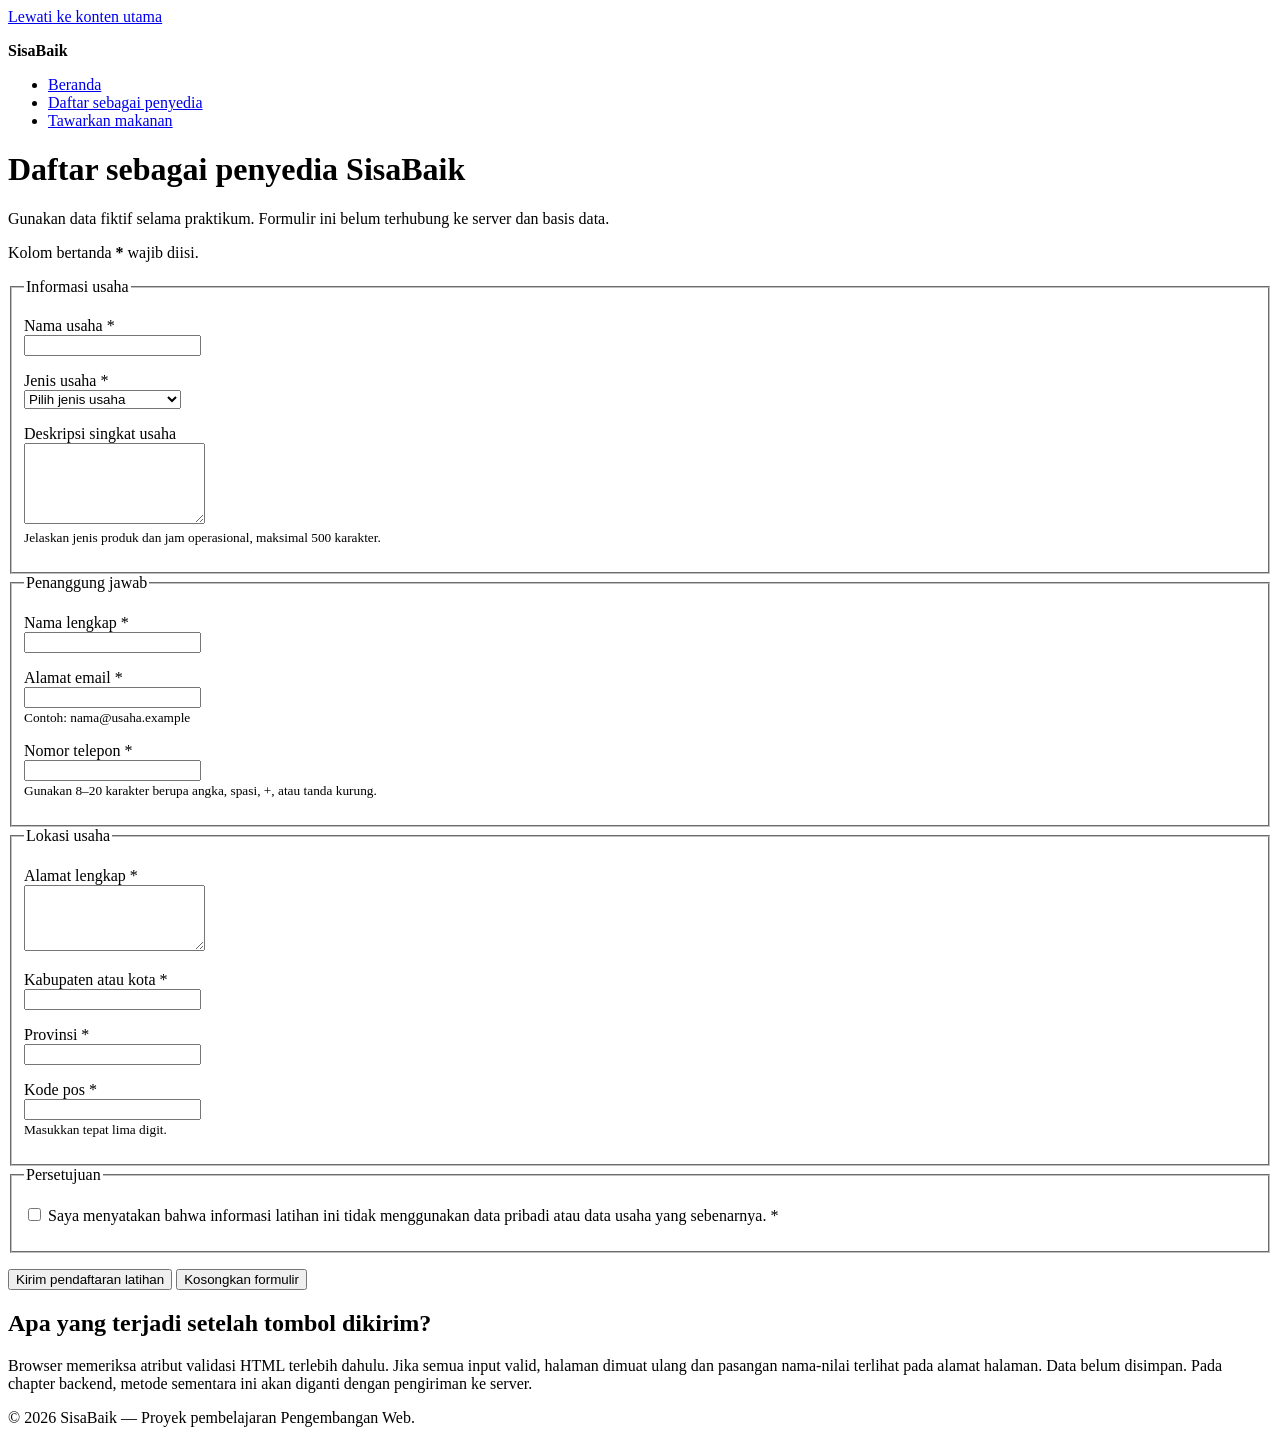
==== daftar-penyedia.html @ 49a0e742 "feat: add accessible provider registration form" ====
<!doctype html>
<html lang="id">
  <head>
  <meta charset="utf-8">
  <meta name="viewport" content="width=device-width, initial-scale=1">
  <meta
  name="description"
  content="Formulir prototipe untuk mendaftarkan usaha sebagai penyedia makanan di SisaBaik."
 >
  <title>Daftar Penyedia | SisaBaik</title>
  </head>
  <body>
  <a href="#konten-utama">Lewati ke konten utama</a>
  <header>
  <p><strong>SisaBaik</strong></p>
  <nav aria-label="Navigasi utama">
  <ul>
  <li><a href="index.html">Beranda</a></li>
  <li>
  <a href="daftar-penyedia.html" aria-current="page">
  Daftar sebagai penyedia
  </a>
  </li>
  <li><a href="tawarkan-makanan.html">Tawarkan makanan</a></li>
  </ul>
  </nav>
  </header>
  <main id="konten-utama" tabindex="-1">
  <h1>Daftar sebagai penyedia SisaBaik</h1>
  <p>
  Gunakan data fiktif selama praktikum. Formulir ini belum terhubung ke
   server dan basis data.
  </p>
  <p id="petunjuk-wajib">Kolom bertanda <strong>*</strong> wajib diisi.</p>
  <form
  action="daftar-penyedia.html"
  method="get"
  aria-describedby="petunjuk-wajib"
  >
  <fieldset>
  <legend>Informasi usaha</legend>
  <p>
  <label for="nama-usaha">Nama usaha *</label><br>
  <input
  type="text"
  id="nama-usaha"
  name="nama_usaha"
  autocomplete="organization"
  minlength="3"
  maxlength="100"
  required
  >
  </p>
  <p>
  <label for="jenis-usaha">Jenis usaha *</label><br>
  <select id="jenis-usaha" name="jenis_usaha" required>
  <option value="">Pilih jenis usaha</option>
  <option value="restoran">Restoran</option>
  <option value="toko-roti">Toko roti</option>
  <option value="katering">Katering</option>
  <option value="ritel">Toko ritel</option>
  

    <option value="hotel">Hotel atau penginapan</option>
  <option value="lainnya">Lainnya</option>
  </select>
  </p>
  <p>
  <label for="deskripsi-usaha">Deskripsi singkat usaha</label><br>
  <textarea
  id="deskripsi-usaha"
  name="deskripsi_usaha"
  rows="5"
  maxlength="500"
  aria-describedby="bantuan-deskripsi"
  ></textarea><br>
  <small id="bantuan-deskripsi">
  Jelaskan jenis produk dan jam operasional, maksimal 500 karakter.
  </small>
  </p>
  </fieldset>
  <fieldset>
  <legend>Penanggung jawab</legend>
  <p>
  <label for="nama-penanggung-jawab">Nama lengkap *</label><br>
  <input
  type="text"
  id="nama-penanggung-jawab"
  name="nama_penanggung_jawab"
  autocomplete="name"
  minlength="3"
  maxlength="100"
  required
    >
  </p>
  <p>
  <label for="email">Alamat email *</label><br>
  <input
  type="email"
  id="email"
  name="email"
  autocomplete="email"
  maxlength="254"
  aria-describedby="bantuan-email"
  required
  ><br>
  <small id="bantuan-email">Contoh: nama@usaha.example</small>
  </p>
  <p>
  <label for="telepon">Nomor telepon *</label><br>
  <input
  type="tel"
  id="telepon"
  name="telepon"
  autocomplete="tel"
  inputmode="tel"
  pattern="[0-9+() ]{8,20}"
  aria-describedby="bantuan-telepon"
  required
  ><br>
  <small id="bantuan-telepon">
  Gunakan 8–20 karakter berupa angka, spasi, +, atau tanda kurung.
  </small>
  </p>
    </fieldset>
  <fieldset>
  <legend>Lokasi usaha</legend>
  <p>
  <label for="alamat">Alamat lengkap *</label><br>
  <textarea
  id="alamat"
  name="alamat"
  rows="4"
  autocomplete="street-address"
  minlength="10"
  maxlength="250"
  required
  ></textarea>
  </p>
  <p>
  <label for="kota">Kabupaten atau kota *</label><br>
  <input
  type="text"
  id="kota"
  name="kota"
  autocomplete="address-level2"
  maxlength="100"
  required
  >
  </p>
  <p>
  <label for="provinsi">Provinsi *</label><br>
  <input
    type="text"
  id="provinsi"
  name="provinsi"
  autocomplete="address-level1"
  maxlength="100"
  required
  >
  </p>
  <p>
  <label for="kode-pos">Kode pos *</label><br>
  <input
  type="text"
  id="kode-pos"
  name="kode_pos"
  autocomplete="postal-code"
  inputmode="numeric"
  pattern="[0-9]{5}"
  aria-describedby="bantuan-kode-pos"
  required
  ><br>
  <small id="bantuan-kode-pos">Masukkan tepat lima digit.</small>
  </p>
  </fieldset>
  <fieldset>
  <legend>Persetujuan</legend>
  <p>
  <input
  type="checkbox"
  id="persetujuan"
  name="persetujuan"
  value="setuju"
    required
  >
  <label for="persetujuan">
  Saya menyatakan bahwa informasi latihan ini tidak menggunakan
  data pribadi atau data usaha yang sebenarnya. *
  </label>
  </p>
  </fieldset>
  <p>
  <button type="submit">Kirim pendaftaran latihan</button>
  <button type="reset">Kosongkan formulir</button>
  </p>
  </form>
  <section aria-labelledby="catatan-prototipe">
  <h2 id="catatan-prototipe">Apa yang terjadi setelah tombol dikirim?</h2>
  <p>
  Browser memeriksa atribut validasi HTML terlebih dahulu. Jika semua
  input valid, halaman dimuat ulang dan pasangan nama-nilai terlihat
  pada alamat halaman. Data belum disimpan. Pada chapter backend,
  metode sementara ini akan diganti dengan pengiriman ke server.
  </p>
  </section>
  </main>
  <footer>
  <p>&copy; 2026 SisaBaik — Proyek pembelajaran Pengembangan Web.</p>
  </footer>
  </body>
</html>
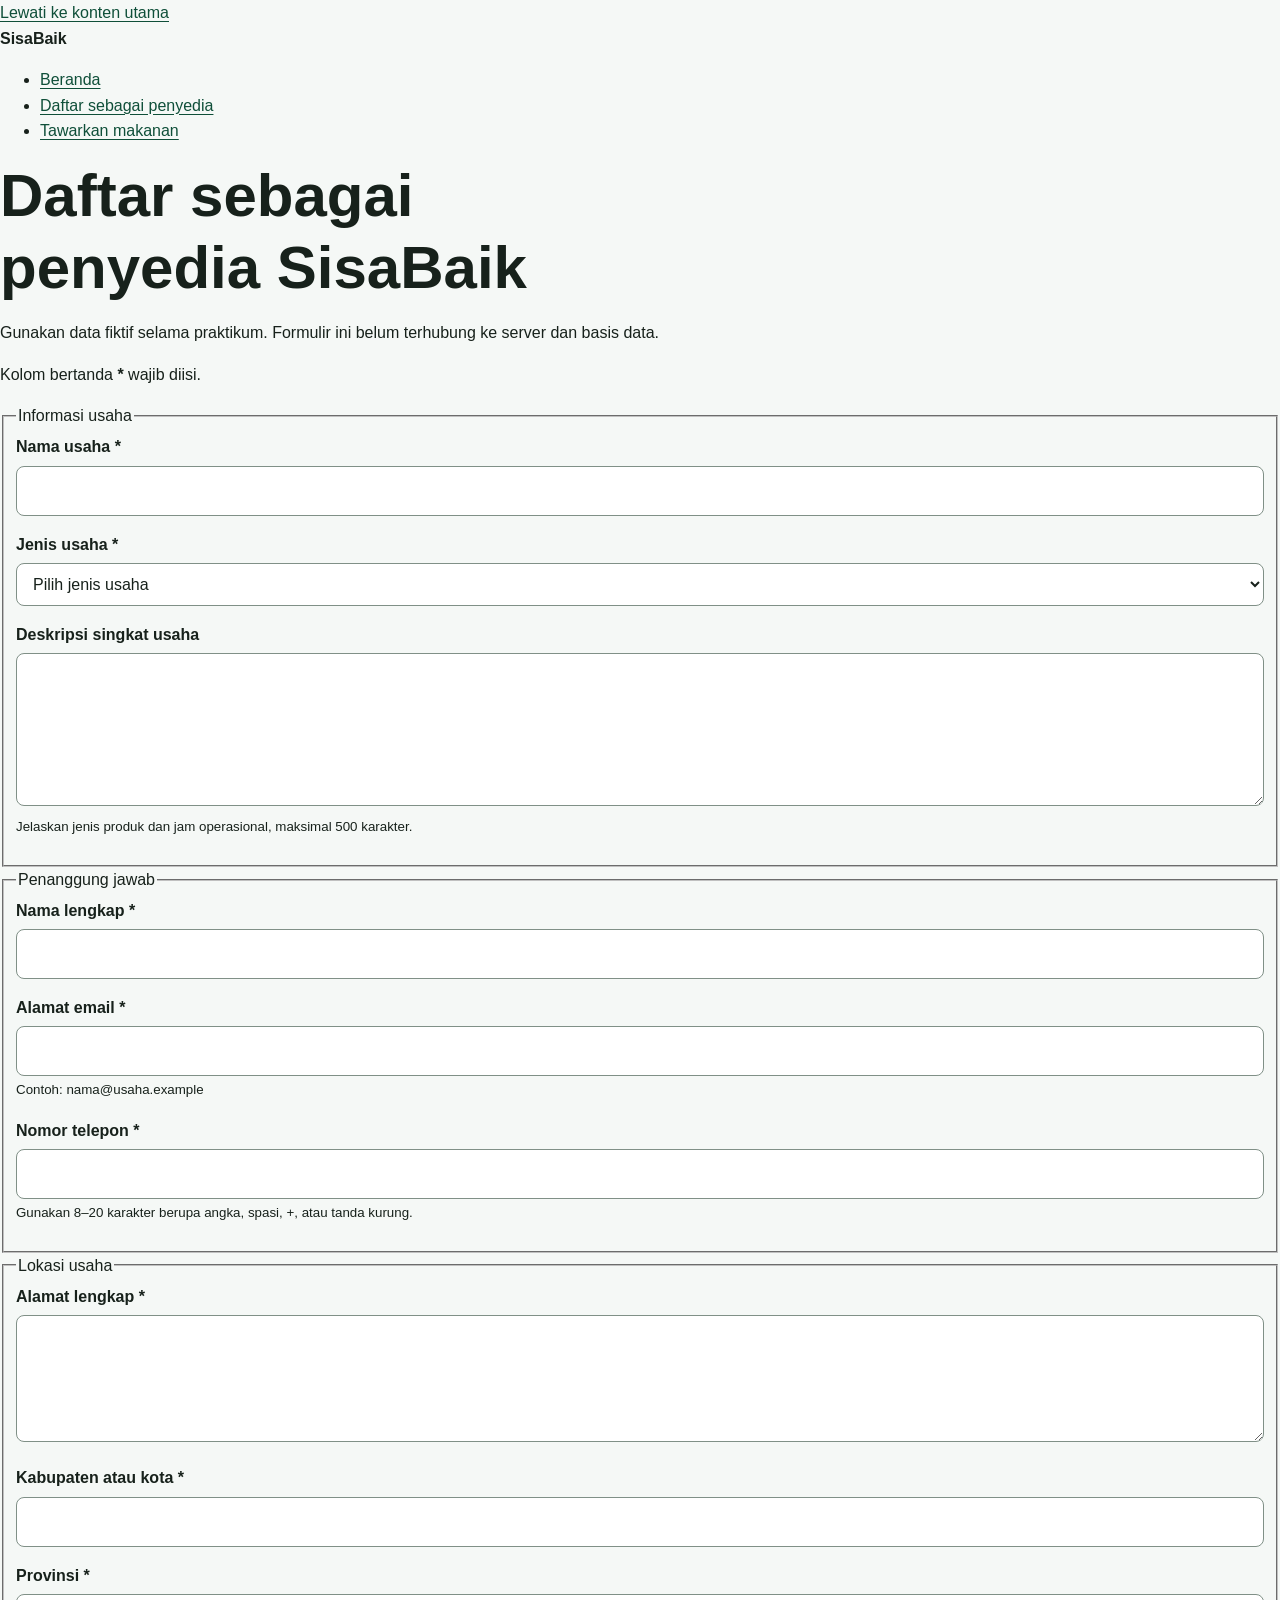
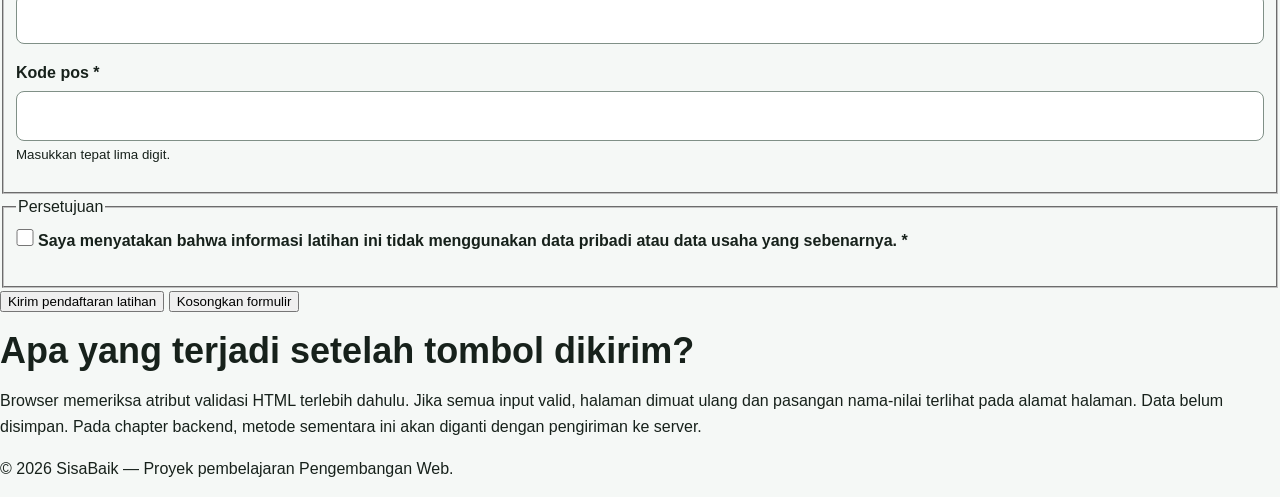
==== commit 11d1d61e: "feat: add responsive SisaBaik visual system" ====
--- a/daftar-penyedia.html
+++ b/daftar-penyedia.html
@@ -8,6 +8,7 @@
   content="Formulir prototipe untuk mendaftarkan usaha sebagai penyedia makanan di SisaBaik."
  >
   <title>Daftar Penyedia | SisaBaik</title>
+  <link rel="stylesheet" href="styles.css">
   </head>
   <body>
   <a href="#konten-utama">Lewati ke konten utama</a>
--- a/styles.css
+++ b/styles.css
@@ -0,0 +1,429 @@
+:root {
+  --color-primary: #176b4d;
+  --color-primary-dark: #0f4f39;
+  --color-primary-soft: #e8f5ef;
+  --color-accent: #f2b84b;
+  --color-text: #17211b;
+  --color-muted: #52615a;
+  --color-surface: #ffffff;
+  --color-background: #f5f8f6;
+  --color-border: #cbd8d1;
+  --color-danger: #a52a2a;
+  --shadow-card: 0 0.5rem 1.5rem rgb(23 33 27 / 10%);
+  --radius-small: 0.5rem;
+  --radius-medium: 0.9rem;
+  --radius-large: 1.4rem;
+  --content-width: 72rem;
+}
+
+*::before,
+*::after,
+* {
+  box-sizing: border-box;
+}
+
+html {
+  scroll-behavior: smooth;
+}
+
+body {
+  margin: 0;
+  background: var(--color-background);
+  color: var(--color-text);
+  font-family: Arial, Helvetica, sans-serif;
+  font-size: 1rem;
+  line-height: 1.6;
+}
+
+h1,
+h2,
+h3,
+p {
+  margin-block-start: 0;
+}
+
+h1,
+h2,
+h3 {
+  line-height: 1.2;
+}
+
+h1 {
+  max-width: 18ch;
+  margin-block-end: 1rem;
+  font-size: clamp(2rem, 7vw, 3.75rem);
+}
+
+h2 {
+  margin-block-end: 1rem;
+  font-size: clamp(1.5rem, 4vw, 2.25rem);
+}
+
+h3 {
+  margin-block-end: 0.6rem;
+  font-size: 1.2rem;
+}
+
+a {
+  color: var(--color-primary-dark);
+  text-underline-offset: 0.2em;
+}
+
+a:hover {
+  text-decoration-thickness: 0.18em;
+}
+
+:focus-visible {
+  outline: 0.2rem solid var(--color-accent);
+  outline-offset: 0.2rem;
+}
+
+.skip-link {
+  position: absolute;
+  inset-block-start: 0.5rem;
+  inset-inline-start: 0.5rem;
+  z-index: 100;
+  padding: 0.7rem 1rem;
+  border-radius: var(--radius-small);
+  background: var(--color-text);
+  color: var(--color-surface);
+  transform: translateY(-180%);
+}
+
+.skip-link:focus {
+  transform: translateY(0);
+}
+
+.container {
+  width: min(100% - 2rem, var(--content-width));
+  margin-inline: auto;
+}
+
+.site-header {
+  background: var(--color-surface);
+  border-block-end: 0.0625rem solid var(--color-border);
+}
+
+.header-layout {
+  display: flex;
+  flex-direction: column;
+  gap: 0.75rem;
+  padding-block: 1rem;
+}
+
+.brand {
+  margin: 0;
+  color: var(--color-primary-dark);
+  font-size: 1.4rem;
+  font-weight: 700;
+}
+
+.nav-list {
+  display: flex;
+  flex-wrap: wrap;
+  gap: 0.5rem 1rem;
+  margin: 0;
+  padding: 0;
+  list-style: none;
+}
+
+.nav-list a {
+  display: inline-block;
+  padding-block: 0.35rem;
+  font-weight: 700;
+}
+
+.nav-list a[aria-current="page"] {
+  color: var(--color-primary);
+  text-decoration-thickness: 0.2em;
+}
+
+.hero {
+  padding-block: clamp(3rem, 10vw, 7rem);
+  background: linear-gradient(135deg, rgb(232 245 239 / 95%), rgb(255 255 255 / 92%));
+}
+
+.hero-layout {
+  display: grid;
+  gap: 2rem;
+  align-items: center;
+}
+
+.eyebrow {
+  margin-block-end: 0.5rem;
+  color: var(--color-primary-dark);
+  font-weight: 700;
+  letter-spacing: 0.05em;
+  text-transform: uppercase;
+}
+
+.lead {
+  max-width: 62ch;
+  color: var(--color-muted);
+  font-size: 1.1rem;
+}
+
+.hero-panel {
+  padding: 1.5rem;
+  border: 0.0625rem solid var(--color-border);
+  border-radius: var(--radius-large);
+  background: var(--color-surface);
+  box-shadow: var(--shadow-card);
+}
+
+.hero-panel strong {
+  display: block;
+  color: var(--color-primary-dark);
+  font-size: 2rem;
+}
+
+.button-group,
+.form-actions {
+  display: flex;
+  flex-wrap: wrap;
+  gap: 0.75rem;
+  align-items: center;
+}
+
+.button {
+  display: inline-block;
+  padding: 0.75rem 1rem;
+  border: 0.125rem solid var(--color-primary);
+  border-radius: var(--radius-small);
+  background: var(--color-primary);
+  color: var(--color-surface);
+  font: inherit;
+  font-weight: 700;
+  line-height: 1.2;
+  text-decoration: none;
+  cursor: pointer;
+}
+
+.button:hover {
+  background: var(--color-primary-dark);
+  border-color: var(--color-primary-dark);
+}
+
+.button-secondary {
+  background: transparent;
+  color: var(--color-primary-dark);
+}
+
+.section {
+  padding-block: clamp(2.5rem, 7vw, 5rem);
+}
+
+.section-alt {
+  background: var(--color-surface);
+}
+
+.section-intro {
+  max-width: 65ch;
+  color: var(--color-muted);
+}
+
+.steps-grid,
+.benefit-grid,
+.offer-grid {
+  display: grid;
+  grid-template-columns: 1fr;
+  gap: 1rem;
+}
+
+.card {
+  padding: 1.25rem;
+  border: 0.0625rem solid var(--color-border);
+  border-radius: var(--radius-medium);
+  background: var(--color-surface);
+  box-shadow: var(--shadow-card);
+}
+
+.step-number {
+  display: inline-grid;
+  width: 2.25rem;
+  height: 2.25rem;
+  margin-block-end: 0.75rem;
+  place-items: center;
+  border-radius: 50%;
+  background: var(--color-primary-soft);
+  color: var(--color-primary-dark);
+  font-weight: 700;
+}
+
+.offer-card {
+  display: flex;
+  flex-direction: column;
+  overflow: hidden;
+  border: 0.0625rem solid var(--color-border);
+  border-radius: var(--radius-medium);
+  background: var(--color-surface);
+  box-shadow: var(--shadow-card);
+}
+
+.offer-card__visual {
+  min-height: 8rem;
+  background: linear-gradient(135deg, var(--color-primary), var(--color-primary-dark));
+}
+
+.offer-card__content {
+  display: flex;
+  flex: 1;
+  flex-direction: column;
+  padding: 1.25rem;
+}
+
+.offer-card__meta {
+  color: var(--color-muted);
+}
+
+.offer-card__price {
+  margin-block-start: auto;
+  font-size: 1.15rem;
+}
+
+.badge {
+  display: inline-block;
+  width: fit-content;
+  margin-block-end: 0.75rem;
+  padding: 0.25rem 0.6rem;
+  border-radius: 999px;
+  background: var(--color-primary-soft);
+  color: var(--color-primary-dark);
+  font-size: 0.85rem;
+  font-weight: 700;
+}
+
+.notice {
+  padding: 1rem;
+  border-inline-start: 0.3rem solid var(--color-primary);
+  border-radius: var(--radius-small);
+  background: var(--color-primary-soft);
+}
+
+.page-heading {
+  padding-block: clamp(2.5rem, 7vw, 5rem) 2rem;
+}
+
+.form-card {
+  max-width: 56rem;
+  margin-block-end: 3rem;
+  padding: clamp(1rem, 4vw, 2rem);
+  border: 0.0625rem solid var(--color-border);
+  border-radius: var(--radius-large);
+  background: var(--color-surface);
+  box-shadow: var(--shadow-card);
+}
+
+.form-section {
+  margin: 0 0 1.5rem;
+  padding: 1.25rem;
+  border: 0.0625rem solid var(--color-border);
+  border-radius: var(--radius-medium);
+}
+
+.form-section legend {
+  padding-inline: 0.4rem;
+  color: var(--color-primary-dark);
+  font-size: 1.1rem;
+  font-weight: 700;
+}
+
+label {
+  display: inline-block;
+  margin-block-end: 0.35rem;
+  font-weight: 700;
+}
+
+input,
+select,
+textarea {
+  width: 100%;
+  padding: 0.7rem 0.75rem;
+  border: 0.0625rem solid #809087;
+  border-radius: var(--radius-small);
+  background: var(--color-surface);
+  color: var(--color-text);
+  font: inherit;
+}
+
+textarea {
+  resize: vertical;
+}
+
+input:focus,
+select:focus,
+textarea:focus {
+  border-color: var(--color-primary-dark);
+}
+
+input[type="checkbox"],
+input[type="radio"] {
+  width: 1.1rem;
+  height: 1.1rem;
+  margin: 0.2rem 0 0;
+  accent-color: var(--color-primary);
+}
+
+.required-note {
+  color: var(--color-muted);
+}
+
+.site-footer {
+  padding-block: 2rem;
+  background: var(--color-primary-dark);
+  color: var(--color-surface);
+}
+
+.site-footer a {
+  color: var(--color-surface);
+}
+
+.footer-layout {
+  display: flex;
+  flex-direction: column;
+  gap: 0.5rem;
+}
+
+.footer-layout p,
+.footer-layout address {
+  margin: 0;
+}
+
+@media (min-width: 48rem) {
+  .header-layout {
+    flex-direction: row;
+    justify-content: space-between;
+    align-items: center;
+  }
+
+  .hero-layout {
+    grid-template-columns: minmax(0, 1.5fr) minmax(15rem, 0.7fr);
+  }
+
+  .steps-grid,
+  .benefit-grid {
+    grid-template-columns: repeat(3, minmax(0, 1fr));
+  }
+
+  .offer-grid {
+    grid-template-columns: repeat(2, minmax(0, 1fr));
+  }
+
+  .footer-layout {
+    flex-direction: row;
+    justify-content: space-between;
+    align-items: center;
+  }
+}
+
+@media (min-width: 68rem) {
+  .offer-grid {
+    grid-template-columns: repeat(3, minmax(0, 1fr));
+  }
+}
+
+@media (prefers-reduced-motion: reduce) {
+  html {
+    scroll-behavior: auto;
+  }
+}
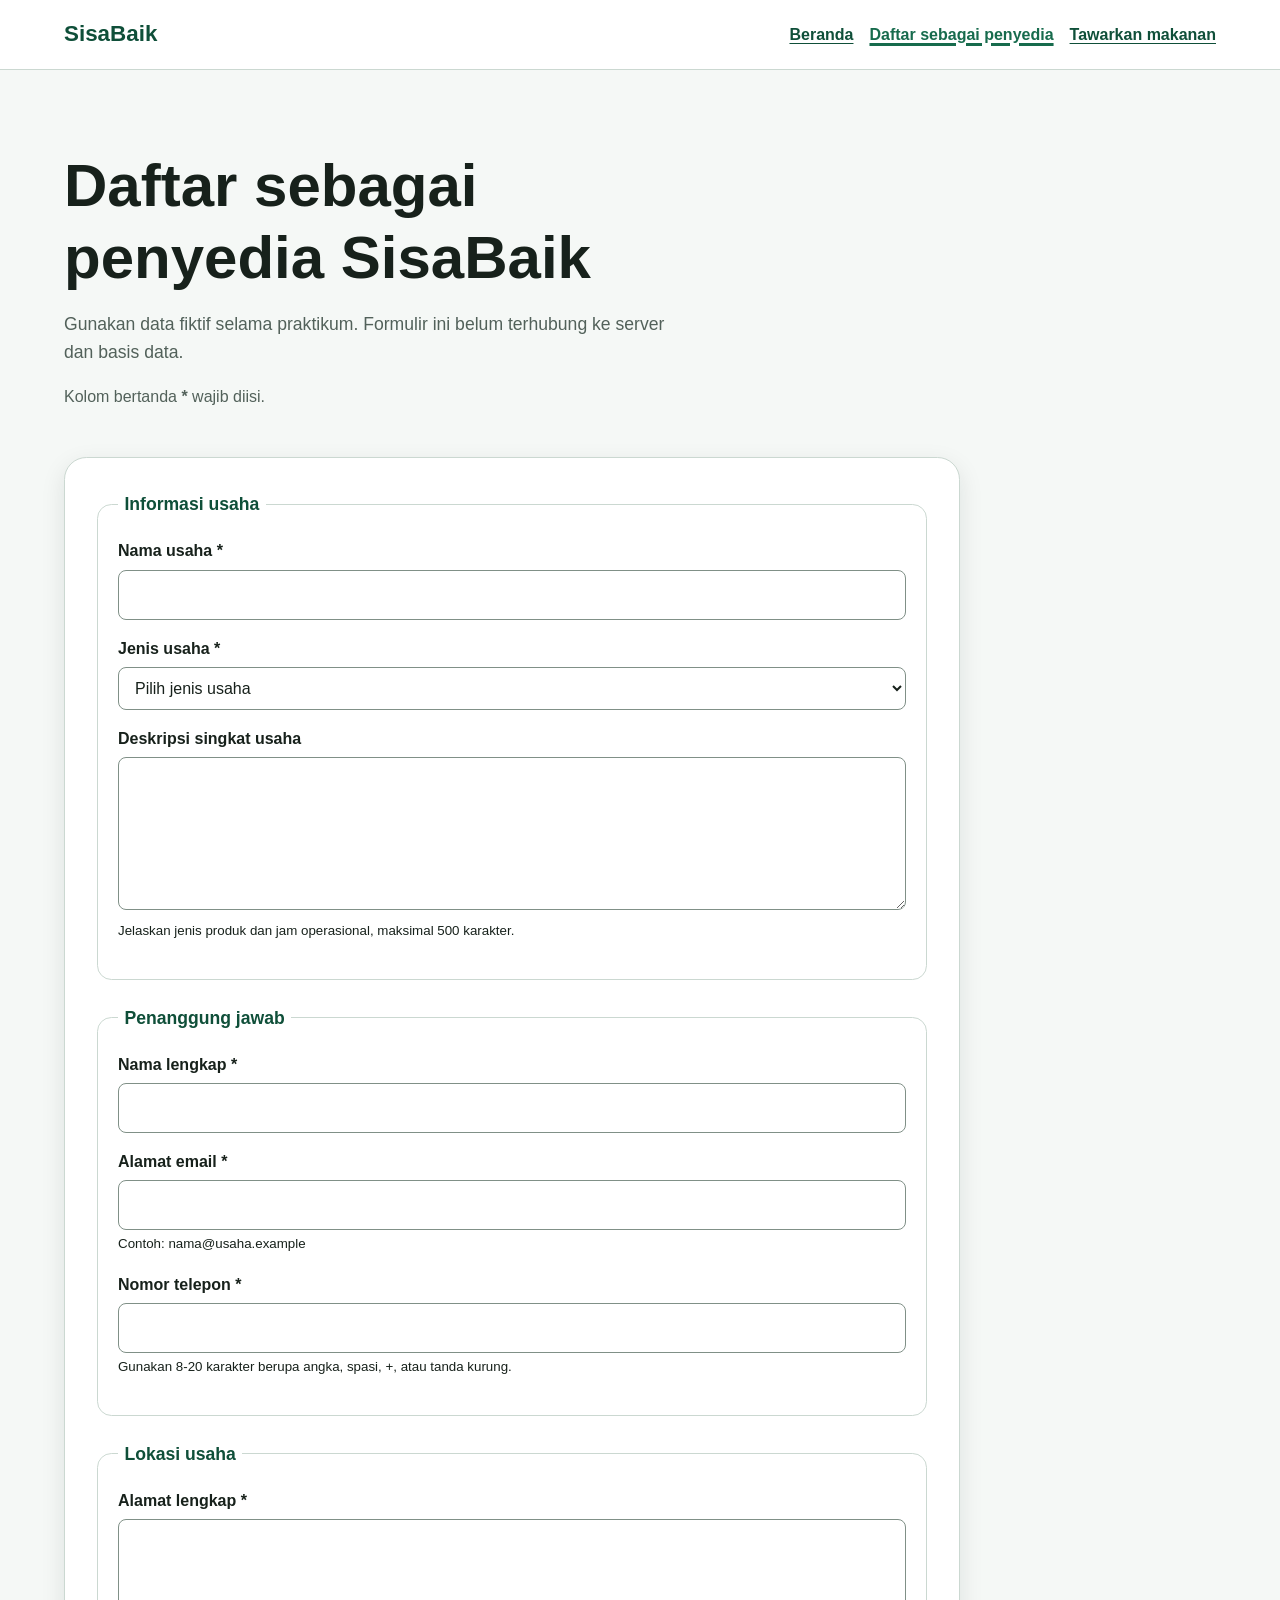
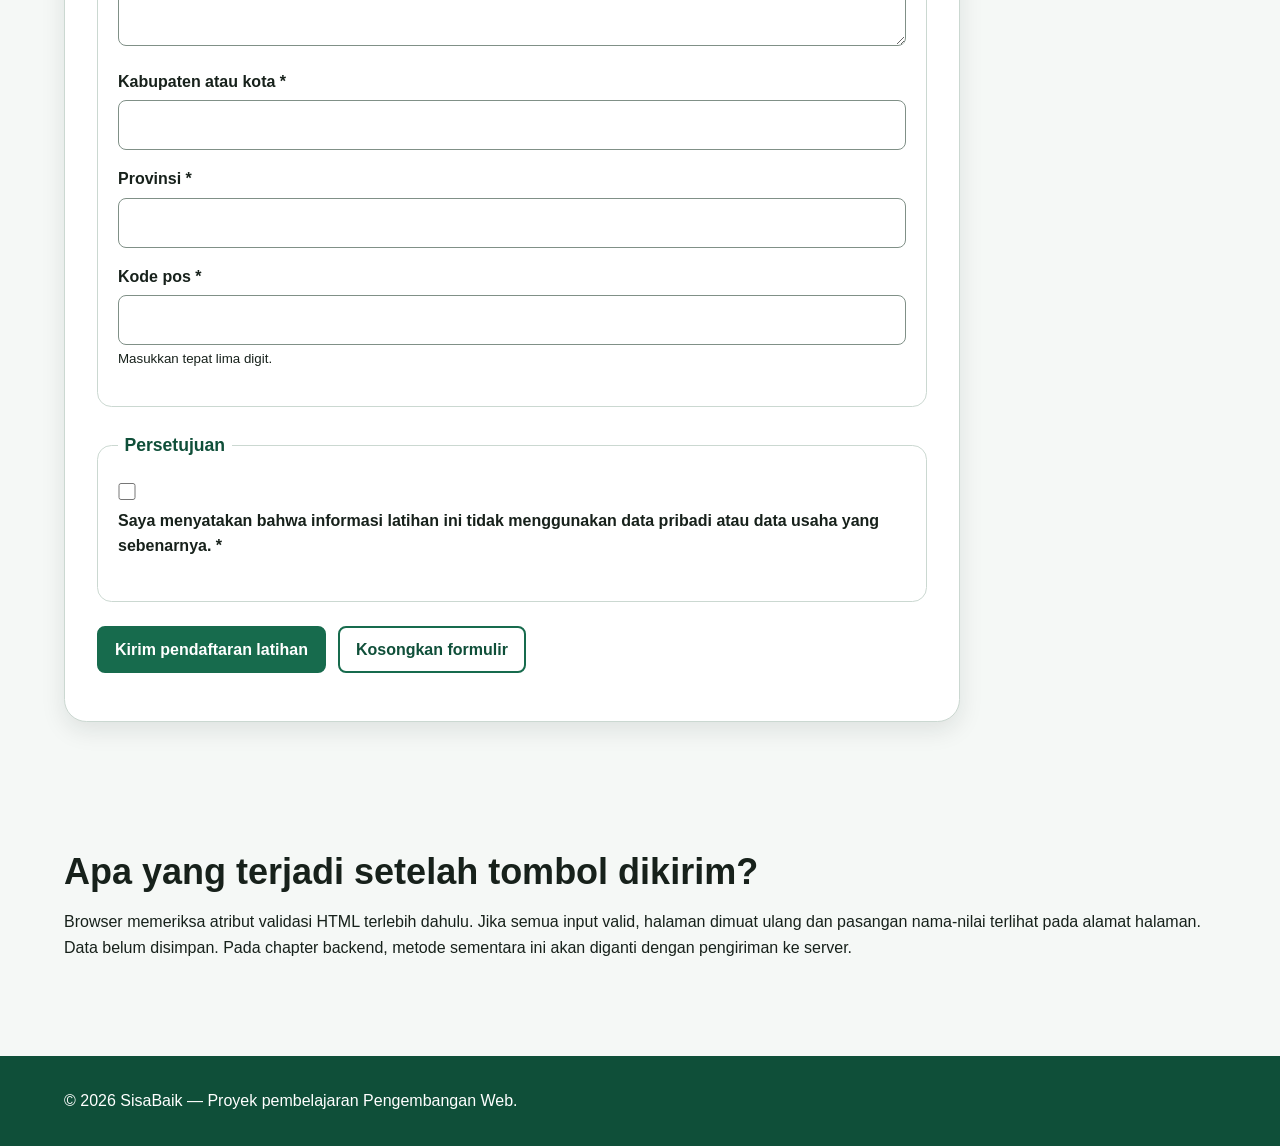
==== commit 4e9b64a8: "style: apply responsive layout to SisaBaik pages" ====
--- a/daftar-penyedia.html
+++ b/daftar-penyedia.html
@@ -1,213 +1,124 @@
 <!doctype html>
 <html lang="id">
-  <head>
+<head>
   <meta charset="utf-8">
   <meta name="viewport" content="width=device-width, initial-scale=1">
-  <meta
-  name="description"
-  content="Formulir prototipe untuk mendaftarkan usaha sebagai penyedia makanan di SisaBaik."
- >
+  <meta name="description" content="Formulir prototipe untuk mendaftarkan usaha sebagai penyedia makanan di SisaBaik.">
   <title>Daftar Penyedia | SisaBaik</title>
   <link rel="stylesheet" href="styles.css">
-  </head>
-  <body>
-  <a href="#konten-utama">Lewati ke konten utama</a>
-  <header>
-  <p><strong>SisaBaik</strong></p>
-  <nav aria-label="Navigasi utama">
-  <ul>
-  <li><a href="index.html">Beranda</a></li>
-  <li>
-  <a href="daftar-penyedia.html" aria-current="page">
-  Daftar sebagai penyedia
-  </a>
-  </li>
-  <li><a href="tawarkan-makanan.html">Tawarkan makanan</a></li>
-  </ul>
-  </nav>
+</head>
+<body>
+  <a class="skip-link" href="#konten-utama">Lewati ke konten utama</a>
+
+  <header class="site-header">
+    <div class="container header-layout">
+      <p class="brand">SisaBaik</p>
+      <nav aria-label="Navigasi utama">
+        <ul class="nav-list">
+          <li><a href="index.html">Beranda</a></li>
+          <li><a href="daftar-penyedia.html" aria-current="page">Daftar sebagai penyedia</a></li>
+          <li><a href="tawarkan-makanan.html">Tawarkan makanan</a></li>
+        </ul>
+      </nav>
+    </div>
   </header>
-  <main id="konten-utama" tabindex="-1">
-  <h1>Daftar sebagai penyedia SisaBaik</h1>
-  <p>
-  Gunakan data fiktif selama praktikum. Formulir ini belum terhubung ke
-   server dan basis data.
-  </p>
-  <p id="petunjuk-wajib">Kolom bertanda <strong>*</strong> wajib diisi.</p>
-  <form
-  action="daftar-penyedia.html"
-  method="get"
-  aria-describedby="petunjuk-wajib"
-  >
-  <fieldset>
-  <legend>Informasi usaha</legend>
-  <p>
-  <label for="nama-usaha">Nama usaha *</label><br>
-  <input
-  type="text"
-  id="nama-usaha"
-  name="nama_usaha"
-  autocomplete="organization"
-  minlength="3"
-  maxlength="100"
-  required
-  >
-  </p>
-  <p>
-  <label for="jenis-usaha">Jenis usaha *</label><br>
-  <select id="jenis-usaha" name="jenis_usaha" required>
-  <option value="">Pilih jenis usaha</option>
-  <option value="restoran">Restoran</option>
-  <option value="toko-roti">Toko roti</option>
-  <option value="katering">Katering</option>
-  <option value="ritel">Toko ritel</option>
-  
 
-    <option value="hotel">Hotel atau penginapan</option>
-  <option value="lainnya">Lainnya</option>
-  </select>
-  </p>
-  <p>
-  <label for="deskripsi-usaha">Deskripsi singkat usaha</label><br>
-  <textarea
-  id="deskripsi-usaha"
-  name="deskripsi_usaha"
-  rows="5"
-  maxlength="500"
-  aria-describedby="bantuan-deskripsi"
-  ></textarea><br>
-  <small id="bantuan-deskripsi">
-  Jelaskan jenis produk dan jam operasional, maksimal 500 karakter.
-  </small>
-  </p>
-  </fieldset>
-  <fieldset>
-  <legend>Penanggung jawab</legend>
-  <p>
-  <label for="nama-penanggung-jawab">Nama lengkap *</label><br>
-  <input
-  type="text"
-  id="nama-penanggung-jawab"
-  name="nama_penanggung_jawab"
-  autocomplete="name"
-  minlength="3"
-  maxlength="100"
-  required
-    >
-  </p>
-  <p>
-  <label for="email">Alamat email *</label><br>
-  <input
-  type="email"
-  id="email"
-  name="email"
-  autocomplete="email"
-  maxlength="254"
-  aria-describedby="bantuan-email"
-  required
-  ><br>
-  <small id="bantuan-email">Contoh: nama@usaha.example</small>
-  </p>
-  <p>
-  <label for="telepon">Nomor telepon *</label><br>
-  <input
-  type="tel"
-  id="telepon"
-  name="telepon"
-  autocomplete="tel"
-  inputmode="tel"
-  pattern="[0-9+() ]{8,20}"
-  aria-describedby="bantuan-telepon"
-  required
-  ><br>
-  <small id="bantuan-telepon">
-  Gunakan 8–20 karakter berupa angka, spasi, +, atau tanda kurung.
-  </small>
-  </p>
-    </fieldset>
-  <fieldset>
-  <legend>Lokasi usaha</legend>
-  <p>
-  <label for="alamat">Alamat lengkap *</label><br>
-  <textarea
-  id="alamat"
-  name="alamat"
-  rows="4"
-  autocomplete="street-address"
-  minlength="10"
-  maxlength="250"
-  required
-  ></textarea>
-  </p>
-  <p>
-  <label for="kota">Kabupaten atau kota *</label><br>
-  <input
-  type="text"
-  id="kota"
-  name="kota"
-  autocomplete="address-level2"
-  maxlength="100"
-  required
-  >
-  </p>
-  <p>
-  <label for="provinsi">Provinsi *</label><br>
-  <input
-    type="text"
-  id="provinsi"
-  name="provinsi"
-  autocomplete="address-level1"
-  maxlength="100"
-  required
-  >
-  </p>
-  <p>
-  <label for="kode-pos">Kode pos *</label><br>
-  <input
-  type="text"
-  id="kode-pos"
-  name="kode_pos"
-  autocomplete="postal-code"
-  inputmode="numeric"
-  pattern="[0-9]{5}"
-  aria-describedby="bantuan-kode-pos"
-  required
-  ><br>
-  <small id="bantuan-kode-pos">Masukkan tepat lima digit.</small>
-  </p>
-  </fieldset>
-  <fieldset>
-  <legend>Persetujuan</legend>
-  <p>
-  <input
-  type="checkbox"
-  id="persetujuan"
-  name="persetujuan"
-  value="setuju"
-    required
-  >
-  <label for="persetujuan">
-  Saya menyatakan bahwa informasi latihan ini tidak menggunakan
-  data pribadi atau data usaha yang sebenarnya. *
-  </label>
-  </p>
-  </fieldset>
-  <p>
-  <button type="submit">Kirim pendaftaran latihan</button>
-  <button type="reset">Kosongkan formulir</button>
-  </p>
-  </form>
-  <section aria-labelledby="catatan-prototipe">
-  <h2 id="catatan-prototipe">Apa yang terjadi setelah tombol dikirim?</h2>
-  <p>
-  Browser memeriksa atribut validasi HTML terlebih dahulu. Jika semua
-  input valid, halaman dimuat ulang dan pasangan nama-nilai terlihat
-  pada alamat halaman. Data belum disimpan. Pada chapter backend,
-  metode sementara ini akan diganti dengan pengiriman ke server.
-  </p>
-  </section>
+  <main class="container" id="konten-utama" tabindex="-1">
+    <div class="page-heading">
+      <h1>Daftar sebagai penyedia SisaBaik</h1>
+      <p class="lead">Gunakan data fiktif selama praktikum. Formulir ini belum terhubung ke server dan basis data.</p>
+      <p class="required-note" id="petunjuk-wajib">Kolom bertanda <strong>*</strong> wajib diisi.</p>
+    </div>
+
+    <form class="form-card" action="daftar-penyedia.html" method="get" aria-describedby="petunjuk-wajib">
+      <fieldset class="form-section">
+        <legend>Informasi usaha</legend>
+        <p>
+          <label for="nama-usaha">Nama usaha *</label><br>
+          <input type="text" id="nama-usaha" name="nama_usaha" autocomplete="organization" minlength="3" maxlength="100" required>
+        </p>
+        <p>
+          <label for="jenis-usaha">Jenis usaha *</label><br>
+          <select id="jenis-usaha" name="jenis_usaha" required>
+            <option value="">Pilih jenis usaha</option>
+            <option value="restoran">Restoran</option>
+            <option value="toko-roti">Toko roti</option>
+            <option value="katering">Katering</option>
+            <option value="ritel">Toko ritel</option>
+            <option value="hotel">Hotel atau penginapan</option>
+            <option value="lainnya">Lainnya</option>
+          </select>
+        </p>
+        <p>
+          <label for="deskripsi-usaha">Deskripsi singkat usaha</label><br>
+          <textarea id="deskripsi-usaha" name="deskripsi_usaha" rows="5" maxlength="500" aria-describedby="bantuan-deskripsi"></textarea><br>
+          <small id="bantuan-deskripsi">Jelaskan jenis produk dan jam operasional, maksimal 500 karakter.</small>
+        </p>
+      </fieldset>
+
+      <fieldset class="form-section">
+        <legend>Penanggung jawab</legend>
+        <p>
+          <label for="nama-penanggung-jawab">Nama lengkap *</label><br>
+          <input type="text" id="nama-penanggung-jawab" name="nama_penanggung_jawab" autocomplete="name" minlength="3" maxlength="100" required>
+        </p>
+        <p>
+          <label for="email">Alamat email *</label><br>
+          <input type="email" id="email" name="email" autocomplete="email" maxlength="254" aria-describedby="bantuan-email" required><br>
+          <small id="bantuan-email">Contoh: nama@usaha.example</small>
+        </p>
+        <p>
+          <label for="telepon">Nomor telepon *</label><br>
+          <input type="tel" id="telepon" name="telepon" autocomplete="tel" inputmode="tel" pattern="[0-9+() ]{8,20}" aria-describedby="bantuan-telepon" required><br>
+          <small id="bantuan-telepon">Gunakan 8-20 karakter berupa angka, spasi, +, atau tanda kurung.</small>
+        </p>
+      </fieldset>
+
+      <fieldset class="form-section">
+        <legend>Lokasi usaha</legend>
+        <p>
+          <label for="alamat">Alamat lengkap *</label><br>
+          <textarea id="alamat" name="alamat" rows="4" autocomplete="street-address" minlength="10" maxlength="250" required></textarea>
+        </p>
+        <p>
+          <label for="kota">Kabupaten atau kota *</label><br>
+          <input type="text" id="kota" name="kota" autocomplete="address-level2" maxlength="100" required>
+        </p>
+        <p>
+          <label for="provinsi">Provinsi *</label><br>
+          <input type="text" id="provinsi" name="provinsi" autocomplete="address-level1" maxlength="100" required>
+        </p>
+        <p>
+          <label for="kode-pos">Kode pos *</label><br>
+          <input type="text" id="kode-pos" name="kode_pos" autocomplete="postal-code" inputmode="numeric" pattern="[0-9]{5}" aria-describedby="bantuan-kode-pos" required><br>
+          <small id="bantuan-kode-pos">Masukkan tepat lima digit.</small>
+        </p>
+      </fieldset>
+
+      <fieldset class="form-section">
+        <legend>Persetujuan</legend>
+        <p>
+          <input type="checkbox" id="persetujuan" name="persetujuan" value="setuju" required>
+          <label for="persetujuan">Saya menyatakan bahwa informasi latihan ini tidak menggunakan data pribadi atau data usaha yang sebenarnya. *</label>
+        </p>
+      </fieldset>
+
+      <p class="form-actions">
+        <button class="button" type="submit">Kirim pendaftaran latihan</button>
+        <button class="button button-secondary" type="reset">Kosongkan formulir</button>
+      </p>
+    </form>
+
+    <section class="section" aria-labelledby="catatan-prototipe">
+      <h2 id="catatan-prototipe">Apa yang terjadi setelah tombol dikirim?</h2>
+      <p>Browser memeriksa atribut validasi HTML terlebih dahulu. Jika semua input valid, halaman dimuat ulang dan pasangan nama-nilai terlihat pada alamat halaman. Data belum disimpan. Pada chapter backend, metode sementara ini akan diganti dengan pengiriman ke server.</p>
+    </section>
   </main>
-  <footer>
-  <p>&copy; 2026 SisaBaik — Proyek pembelajaran Pengembangan Web.</p>
+
+  <footer class="site-footer">
+    <div class="container footer-layout">
+      <p>&copy; 2026 SisaBaik — Proyek pembelajaran Pengembangan Web.</p>
+    </div>
   </footer>
-  </body>
+</body>
 </html>
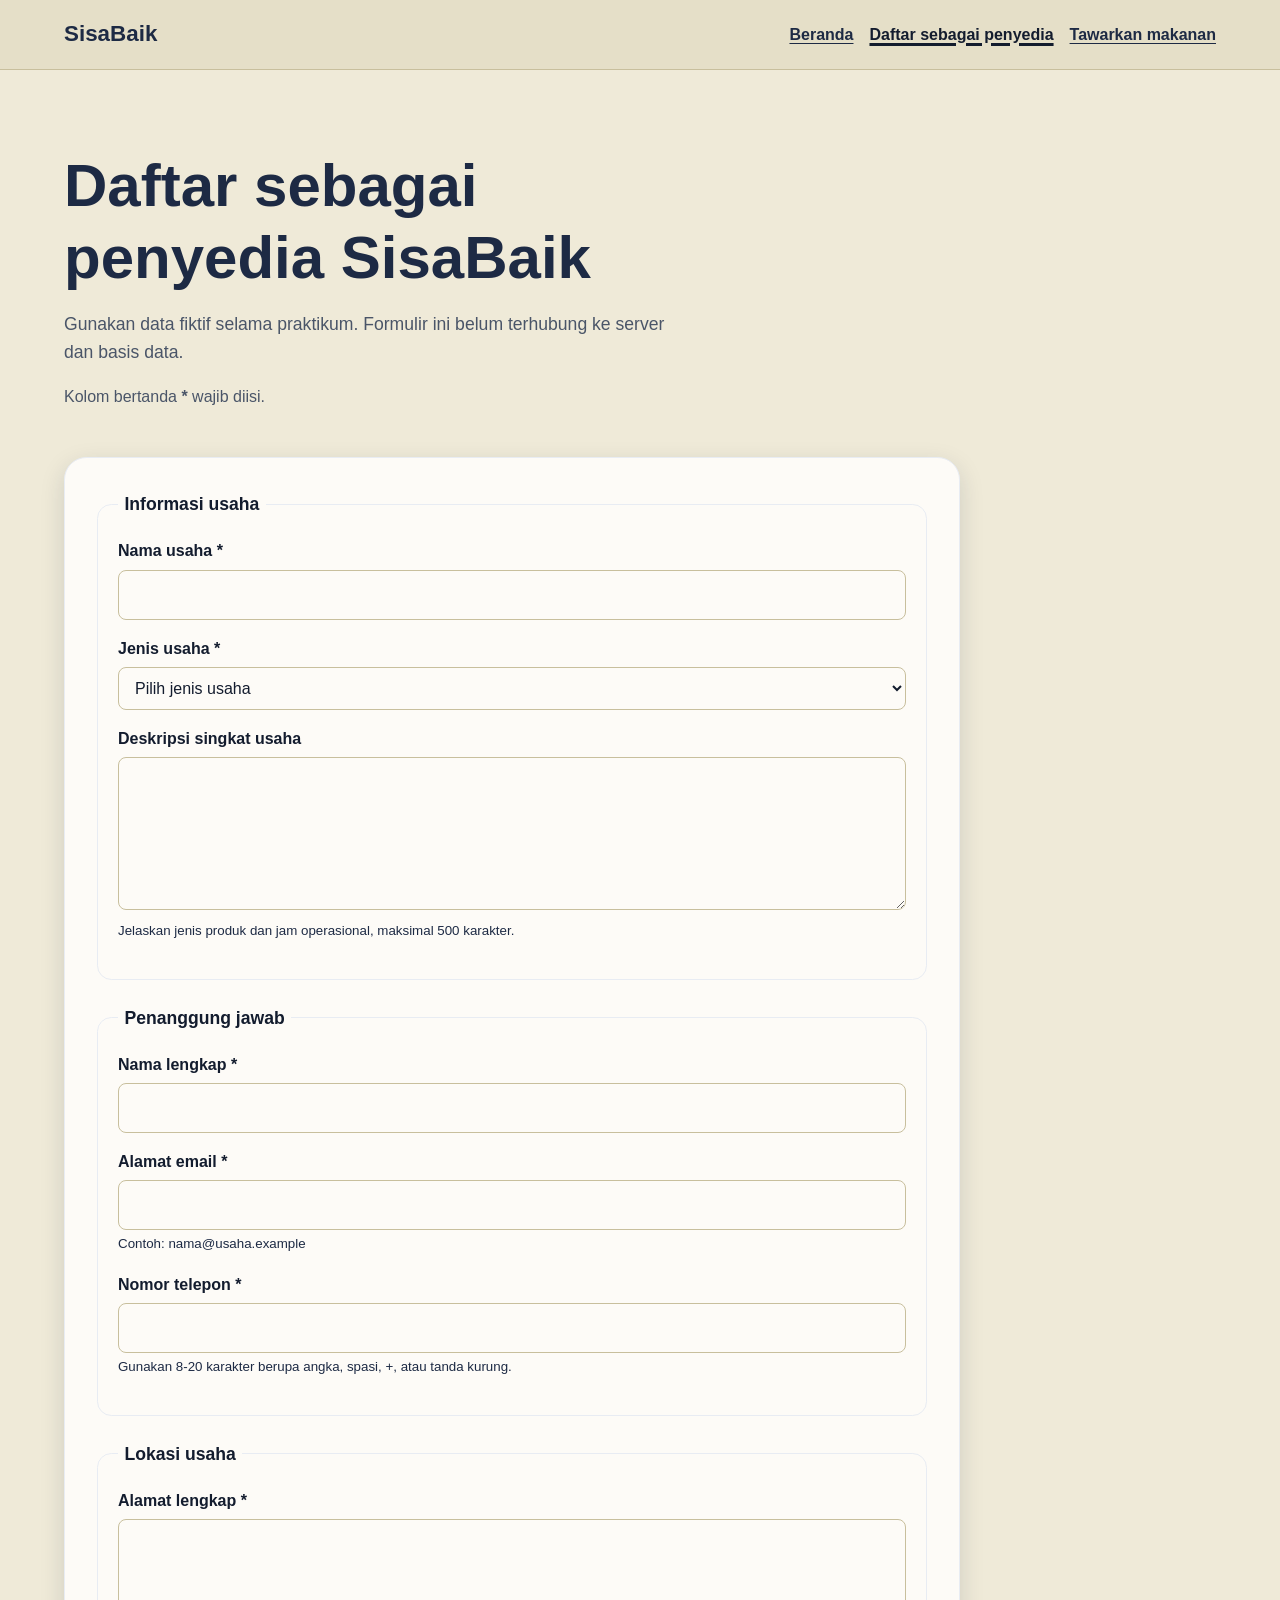
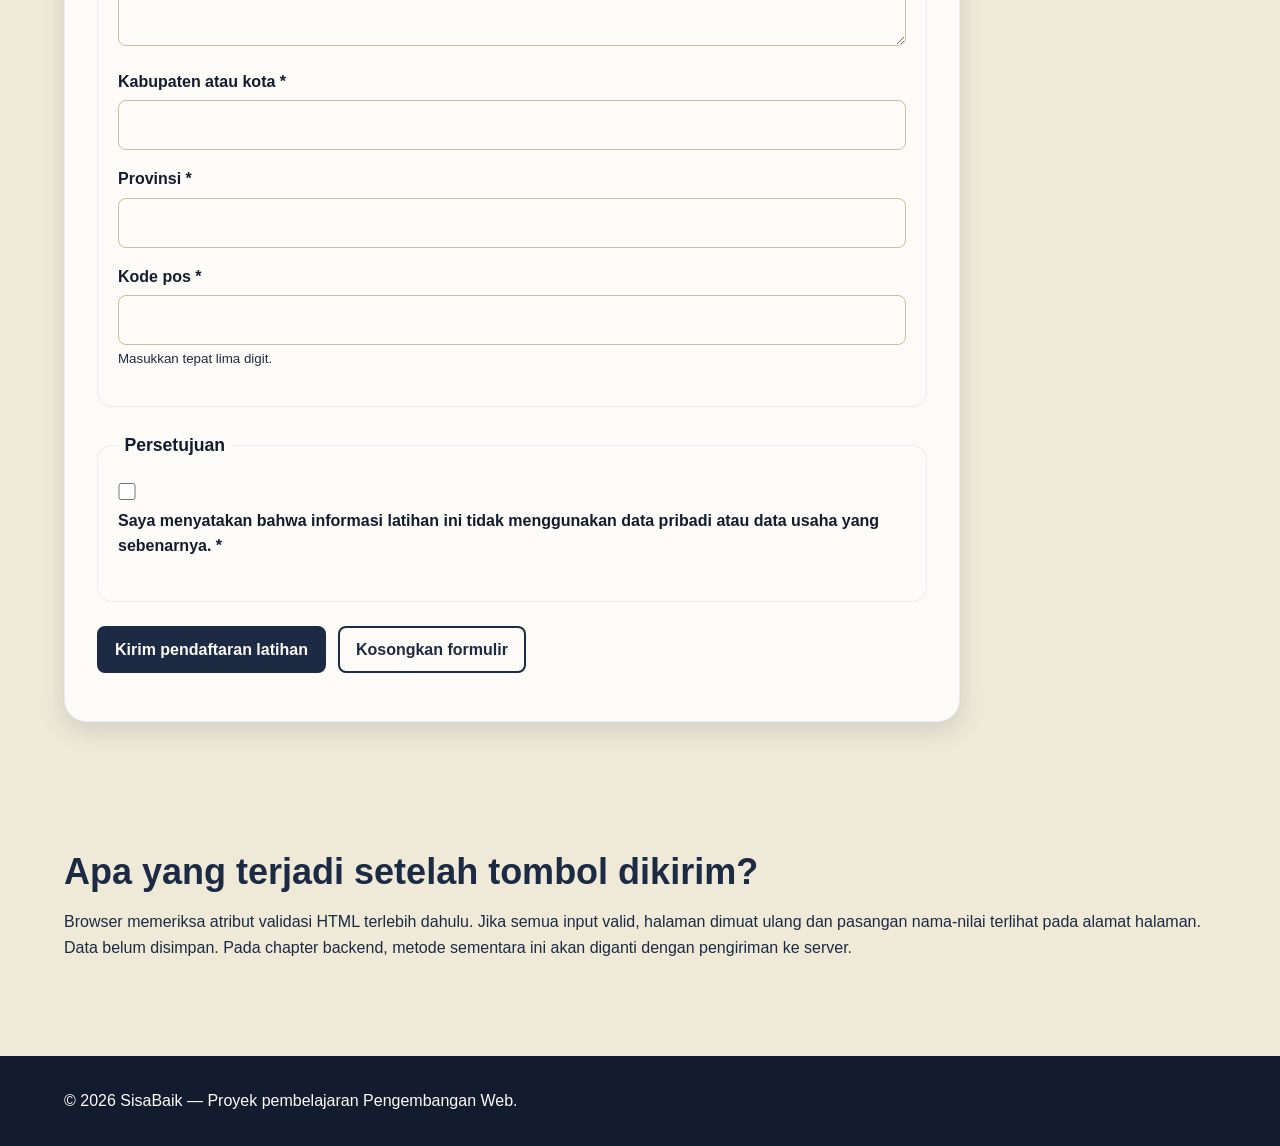
==== commit 14decc78: "feat: add interactions and offer validation" ====
--- a/daftar-penyedia.html
+++ b/daftar-penyedia.html
@@ -6,6 +6,8 @@
   <meta name="description" content="Formulir prototipe untuk mendaftarkan usaha sebagai penyedia makanan di SisaBaik.">
   <title>Daftar Penyedia | SisaBaik</title>
   <link rel="stylesheet" href="styles.css">
+    <script src="app.js" defer></</script>
+
 </head>
 <body>
   <a class="skip-link" href="#konten-utama">Lewati ke konten utama</a>
--- a/styles.css
+++ b/styles.css
@@ -1,15 +1,16 @@
 :root {
-  --color-primary: #176b4d;
-  --color-primary-dark: #0f4f39;
-  --color-primary-soft: #e8f5ef;
-  --color-accent: #f2b84b;
-  --color-text: #17211b;
-  --color-muted: #52615a;
-  --color-surface: #ffffff;
-  --color-background: #f5f8f6;
-  --color-border: #cbd8d1;
-  --color-danger: #a52a2a;
-  --shadow-card: 0 0.5rem 1.5rem rgb(23 33 27 / 10%);
+  --color-primary: #1D2A44;
+  --color-primary-dark: #131C2E;
+  --color-primary-soft: #E8ECF3;
+  --color-accent: #D4AF37;
+  --color-text: #1D2A44;
+  --color-muted: #4A5568;
+  --color-surface: #FDFBF7;
+  --color-surface-text: #FDFBF7;
+  --color-background: #EFEAD8;
+  --color-border: #C8BF9D;
+  --color-danger: #A52A2A;
+  --shadow-card: 0 0.5rem 1.5rem rgb(29 42 68 / 15%);
   --radius-small: 0.5rem;
   --radius-medium: 0.9rem;
   --radius-large: 1.4rem;
@@ -65,7 +66,7 @@
 }
 
 a {
-  color: var(--color-primary-dark);
+  color: var(--color-primary);
   text-underline-offset: 0.2em;
 }
 
@@ -85,8 +86,8 @@
   z-index: 100;
   padding: 0.7rem 1rem;
   border-radius: var(--radius-small);
-  background: var(--color-text);
-  color: var(--color-surface);
+  background: var(--color-primary-dark);
+  color: var(--color-surface-text);
   transform: translateY(-180%);
 }
 
@@ -100,7 +101,7 @@
 }
 
 .site-header {
-  background: var(--color-surface);
+  background: #E5DFC8;
   border-block-end: 0.0625rem solid var(--color-border);
 }
 
@@ -113,7 +114,7 @@
 
 .brand {
   margin: 0;
-  color: var(--color-primary-dark);
+  color: var(--color-primary);
   font-size: 1.4rem;
   font-weight: 700;
 }
@@ -131,16 +132,17 @@
   display: inline-block;
   padding-block: 0.35rem;
   font-weight: 700;
+  color: var(--color-primary);
 }
 
 .nav-list a[aria-current="page"] {
-  color: var(--color-primary);
+  color: var(--color-primary-dark);
   text-decoration-thickness: 0.2em;
 }
 
 .hero {
   padding-block: clamp(3rem, 10vw, 7rem);
-  background: linear-gradient(135deg, rgb(232 245 239 / 95%), rgb(255 255 255 / 92%));
+  background: linear-gradient(135deg, #E5DFC8 0%, #EFEAD8 100%);
 }
 
 .hero-layout {
@@ -151,7 +153,7 @@
 
 .eyebrow {
   margin-block-end: 0.5rem;
-  color: var(--color-primary-dark);
+  color: var(--color-primary);
   font-weight: 700;
   letter-spacing: 0.05em;
   text-transform: uppercase;
@@ -165,15 +167,16 @@
 
 .hero-panel {
   padding: 1.5rem;
-  border: 0.0625rem solid var(--color-border);
+  border: 0.0625rem solid var(--color-primary-soft);
   border-radius: var(--radius-large);
   background: var(--color-surface);
+  color: var(--color-text);
   box-shadow: var(--shadow-card);
 }
 
 .hero-panel strong {
   display: block;
-  color: var(--color-primary-dark);
+  color: var(--color-accent);
   font-size: 2rem;
 }
 
@@ -191,7 +194,7 @@
   border: 0.125rem solid var(--color-primary);
   border-radius: var(--radius-small);
   background: var(--color-primary);
-  color: var(--color-surface);
+  color: var(--color-surface-text);
   font: inherit;
   font-weight: 700;
   line-height: 1.2;
@@ -206,7 +209,13 @@
 
 .button-secondary {
   background: transparent;
-  color: var(--color-primary-dark);
+  color: var(--color-primary);
+  border-color: var(--color-primary);
+}
+
+.button-secondary:hover {
+  background: var(--color-primary);
+  color: var(--color-surface-text);
 }
 
 .section {
@@ -214,7 +223,7 @@
 }
 
 .section-alt {
-  background: var(--color-surface);
+  background: #E5DFC8;
 }
 
 .section-intro {
@@ -235,7 +244,11 @@
   border: 0.0625rem solid var(--color-border);
   border-radius: var(--radius-medium);
   background: var(--color-surface);
+  color: var(--color-text);
   box-shadow: var(--shadow-card);
+}
+.card p{
+  color: var(--color-muted);
 }
 
 .step-number {
@@ -245,7 +258,7 @@
   margin-block-end: 0.75rem;
   place-items: center;
   border-radius: 50%;
-  background: var(--color-primary-soft);
+  background: var(--color-accent);
   color: var(--color-primary-dark);
   font-weight: 700;
 }
@@ -257,12 +270,13 @@
   border: 0.0625rem solid var(--color-border);
   border-radius: var(--radius-medium);
   background: var(--color-surface);
+  color: var(--color-text);
   box-shadow: var(--shadow-card);
 }
 
 .offer-card__visual {
   min-height: 8rem;
-  background: linear-gradient(135deg, var(--color-primary), var(--color-primary-dark));
+  background: linear-gradient(135deg,var(--color-primary),var(--color-primary-dark));
 }
 
 .offer-card__content {
@@ -279,6 +293,11 @@
 .offer-card__price {
   margin-block-start: auto;
   font-size: 1.15rem;
+  color: var(--color-text);
+}
+
+.offer-card__price strong {
+  color: var(--color-accent);
 }
 
 .badge {
@@ -298,6 +317,11 @@
   border-inline-start: 0.3rem solid var(--color-primary);
   border-radius: var(--radius-small);
   background: var(--color-primary-soft);
+  color: var(--color-text);
+}
+
+.notice h2 {
+  color: var(--color-primary-dark);
 }
 
 .page-heading {
@@ -308,16 +332,17 @@
   max-width: 56rem;
   margin-block-end: 3rem;
   padding: clamp(1rem, 4vw, 2rem);
-  border: 0.0625rem solid var(--color-border);
+  border: 0.0625rem solid var(--color-primary-soft);
   border-radius: var(--radius-large);
   background: var(--color-surface);
+  color: var(--color-text);
   box-shadow: var(--shadow-card);
 }
 
 .form-section {
   margin: 0 0 1.5rem;
   padding: 1.25rem;
-  border: 0.0625rem solid var(--color-border);
+  border: 0.0625rem solid var(--color-primary-soft);
   border-radius: var(--radius-medium);
 }
 
@@ -332,6 +357,7 @@
   display: inline-block;
   margin-block-end: 0.35rem;
   font-weight: 700;
+  color: var(--color-primary-dark);
 }
 
 input,
@@ -339,10 +365,10 @@
 textarea {
   width: 100%;
   padding: 0.7rem 0.75rem;
-  border: 0.0625rem solid #809087;
+  border: 0.0625rem solid var(--color-border);
   border-radius: var(--radius-small);
-  background: var(--color-surface);
-  color: var(--color-text);
+  background: #FDFBF7;
+  color: var(--color-primary-dark);
   font: inherit;
 }
 
@@ -353,7 +379,8 @@
 input:focus,
 select:focus,
 textarea:focus {
-  border-color: var(--color-primary-dark);
+  border-color: var(--color-accent);
+  outline: 0.15rem solid var(--color-accent);
 }
 
 input[type="checkbox"],
@@ -361,7 +388,7 @@
   width: 1.1rem;
   height: 1.1rem;
   margin: 0.2rem 0 0;
-  accent-color: var(--color-primary);
+  accent-color: var(--color-accent);
 }
 
 .required-note {
@@ -371,11 +398,11 @@
 .site-footer {
   padding-block: 2rem;
   background: var(--color-primary-dark);
-  color: var(--color-surface);
+  color: var(--color-surface-text);
 }
 
 .site-footer a {
-  color: var(--color-surface);
+  color: var(--color-accent);
 }
 
 .footer-layout {
@@ -426,4 +453,39 @@
   html {
     scroll-behavior: auto;
   }
+}
+.filter-panel {
+  display: grid;
+  gap: 1rem;
+  margin-block: 1.5rem;
+  padding: 1rem;
+  border: 0.0625rem solid var(--color-border);
+  border-radius: var(--radius-medium);
+  background: var(--color-primary);
+}
+.filter-panel p {
+  margin: 0;
+}
+
+.filter-panel label {
+  color: var(--color-surface-text);
+}
+.status-message{
+  min-height: 1.6em;
+  color: var(--color-muted);
+}
+.cart-summary {
+margin-block-start: 1.5rem;
+  padding: 1rem;
+  border-radius: var(--radius-medium);
+  background: var(--color-surface);
+}
+.error-message {
+  color: var(--color-danger);
+  font-weight: 700;
+}
+@media (min-width: 48rem) {
+  .filter-panel {
+    grid-template-columns: repeat(2, minmax(0, 1fr));
+  }
 }
